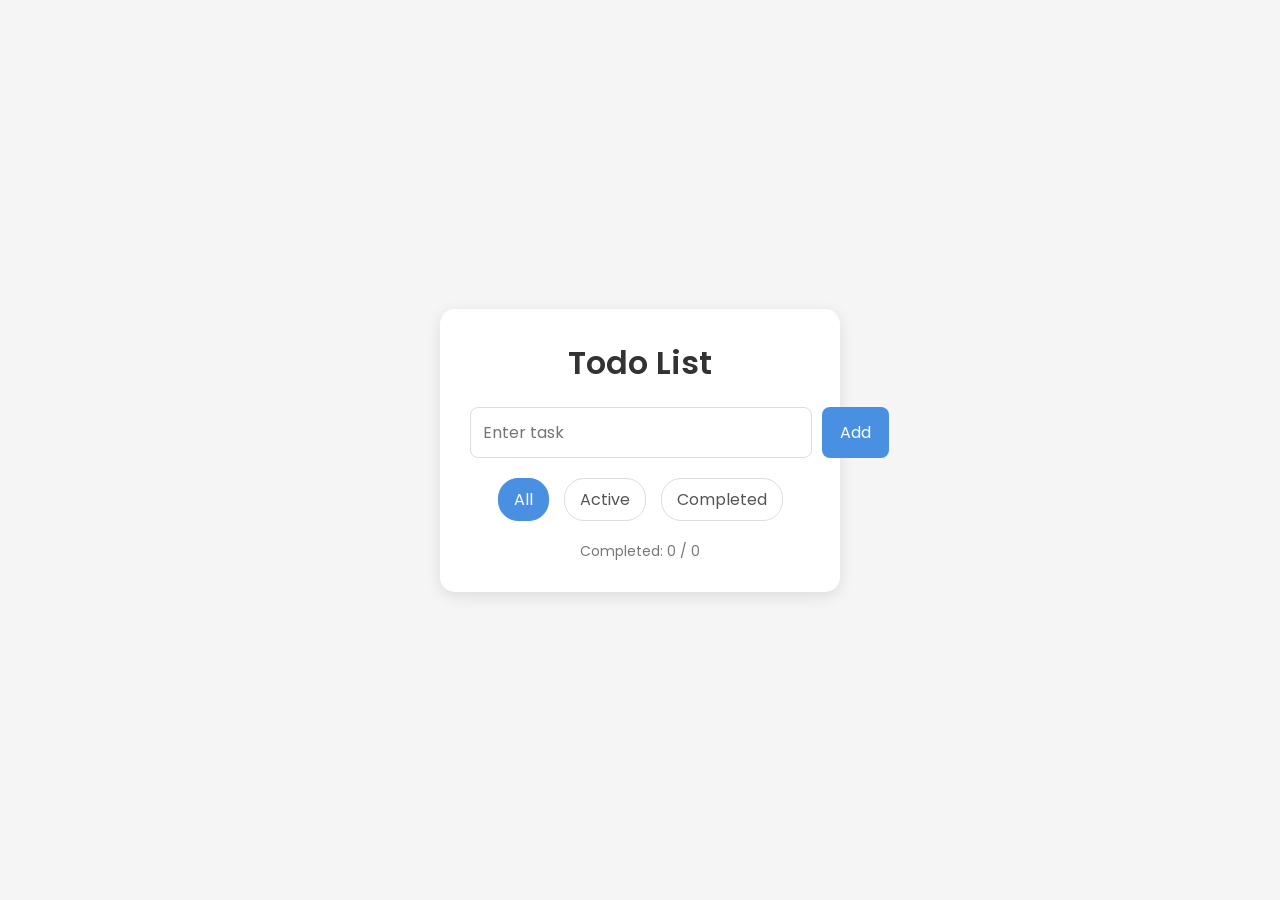
==== index.html @ 2a352523 "updates to the new repository" ====
<!DOCTYPE html>
<html lang="en">
<head>
    <meta charset="UTF-8">
    <title>Todo App - All</title>
    <link rel="stylesheet" href="css/style.css">
</head>
<body data-filter="all">

<div class="container">
    <h1>Todo List</h1>

    <div class="input-box">
        <input type="text" id="taskInput" placeholder="Enter task">
        <button onclick="addTask()">Add</button>
    </div>

    <nav>
        <a href="index.html" class="active">All</a>
        <a href="active.html">Active</a>
        <a href="completed.html">Completed</a>
    </nav>

    <ul id="taskList"></ul>

    <p id="counter"></p>
</div>

<script src="java/app.js"></script>
</body>
</html>
---- css/style.css ----
@import url('https://fonts.googleapis.com/css2?family=Poppins:wght@400;500;600&display=swap');

* {
    margin: 0;
    padding: 0;
    box-sizing: border-box;
    font-family: 'Poppins', sans-serif;
}

body {
    background: #f5f5f5;
    color: #333;
    display: flex;
    justify-content: center;
    align-items: center;
    min-height: 100vh;
    padding: 20px;
}

.container {
    width: 100%;
    max-width: 400px;
    background: #fff;
    padding: 30px;
    border-radius: 15px;
    box-shadow: 0 4px 15px rgba(0, 0, 0, 0.1);
}

h1 {
    text-align: center;
    color: #333;
    margin-bottom: 20px;
    font-weight: 600;
}

.input-box {
    display: flex;
    gap: 10px;
    margin-bottom: 20px;
}

input[type="text"] {
    flex: 1;
    padding: 12px;
    border-radius: 8px;
    border: 1px solid #ddd;
    font-size: 16px;
    transition: border-color 0.3s;
}

input[type="text"]:focus {
    outline: none;
    border-color: #4a90e2;
}

button {
    padding: 12px 18px;
    border: none;
    background: #4a90e2;
    color: white;
    border-radius: 8px;
    cursor: pointer;
    font-size: 16px;
    transition: background-color 0.3s;
}

button:hover {
    background: #357abd;
}

nav {
    display: flex;
    justify-content: center;
    gap: 15px;
    margin-bottom: 20px;
}

nav a {
    color: #555;
    text-decoration: none;
    padding: 8px 15px;
    border-radius: 20px;
    border: 1px solid #ddd;
    transition: all 0.3s;
}

nav a.active {
    background: #4a90e2;
    color: white;
    border-color: #4a90e2;
}

nav a:hover {
    background: #eee;
    border-color: #ccc;
}

nav a.active:hover {
    background: #357abd;
    border-color: #357abd;
}

ul {
    list-style: none;
    padding: 0;
}

li {
    background: #f9f9f9;
    padding: 12px;
    margin-bottom: 10px;
    border-radius: 8px;
    display: flex;
    align-items: center; /* Align items vertically in the middle */
    border: 1px solid #eee;
    transition: background-color 0.3s;
}

li:hover {
    background-color: #f0f0f0;
}

.tick-icon {
    width: 20px;
    height: 20px;
    border: 2px solid #ccc;
    border-radius: 50%;
    display: flex;
    justify-content: center;
    align-items: center;
    cursor: pointer;
    margin-right: 10px;
    transition: all 0.3s;
    color: transparent; /* Hide the checkmark by default */
    font-size: 14px;
    font-weight: bold;
}

li.completed .tick-icon {
    background-color: #28a745; /* Green background when completed */
    border-color: #28a745;
    color: white; /* Show the checkmark in white */
}

li.completed span:not(.tick-icon) { /* Apply line-through to task text, not the icon */
    text-decoration: line-through;
    color: #aaa;
}

li span:not(.tick-icon) { /* Adjust styles for the task text */
    flex-grow: 1;
    padding-right: 10px;
    cursor: default; /* Task text is no longer clickable for toggling */
}

li button {
    background: #e74c3c;
    border: none;
    color: white;
    border-radius: 5px;
    cursor: pointer;
    padding: 5px 10px;
    font-size: 12px;
    transition: background-color 0.3s;
}

li button:hover {
    background: #c0392b;
}

#counter {
    text-align: center;
    margin-top: 20px;
    font-size: 14px;
    color: #777;
}

@media (max-width: 480px) {
    .container {
        padding: 20px;
    }

    h1 {
        font-size: 24px;
    }

    input[type="text"], button {
        font-size: 14px;
        padding: 10px;
    }

    nav a {
        padding: 6px 12px;
        font-size: 14px;
    }
}
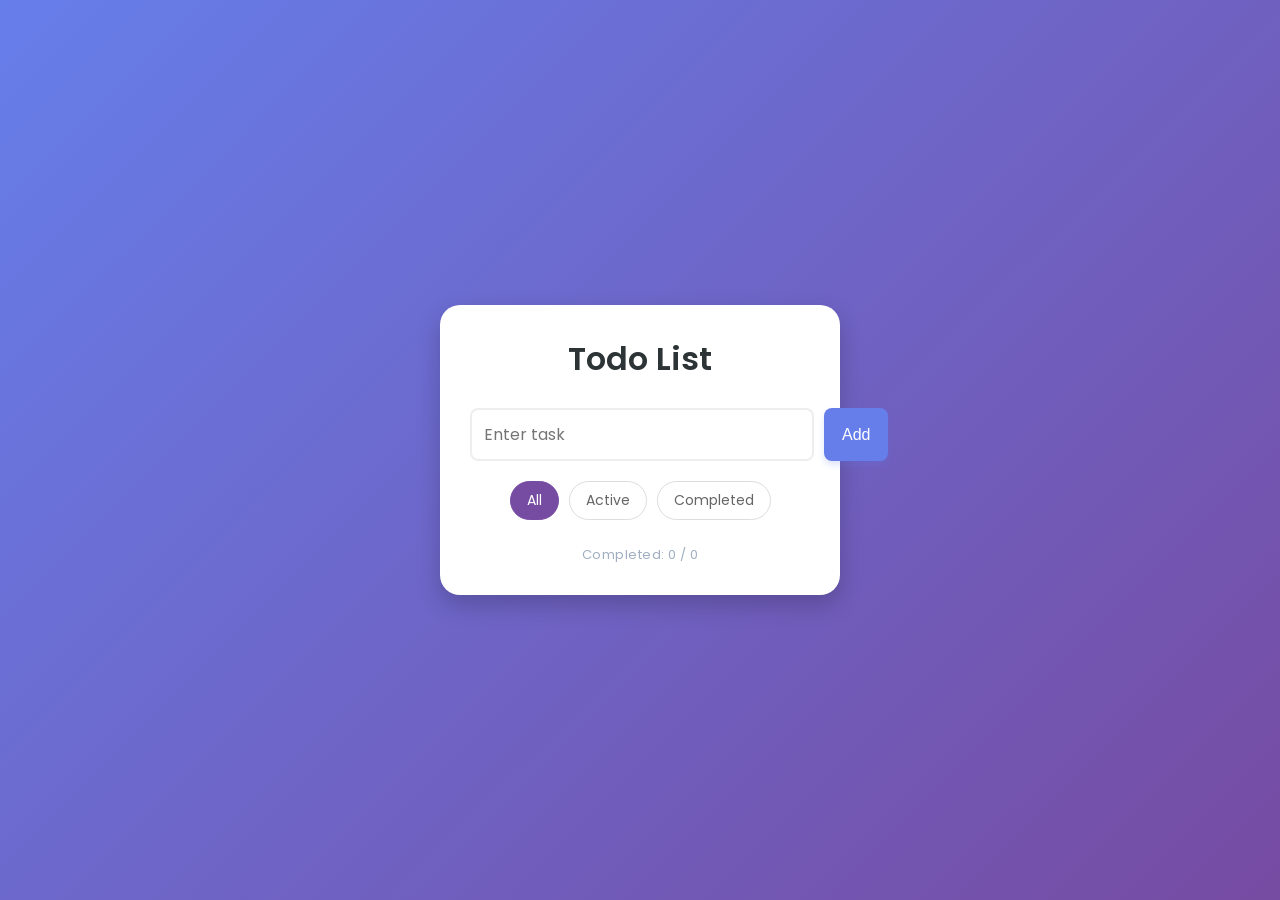
==== commit 69c57fdb: "Merge pull request #2 from Malshan-404/develop Full Dockerfile" ====
--- a/index.html
+++ b/index.html
@@ -2,7 +2,7 @@
 <html lang="en">
 <head>
     <meta charset="UTF-8">
-    <title>Todo App - All</title>
+    <title>Todo-Do List By Team - All</title>
     <link rel="stylesheet" href="css/style.css">
 </head>
 <body data-filter="all">
--- a/css/style.css
+++ b/css/style.css
@@ -8,7 +8,8 @@
 }
 
 body {
-    background: #f5f5f5;
+    /* Updated: Soft, modern gradient background */
+    background: linear-gradient(135deg, #667eea 0%, #764ba2 100%);
     color: #333;
     display: flex;
     justify-content: center;
@@ -22,14 +23,14 @@
     max-width: 400px;
     background: #fff;
     padding: 30px;
-    border-radius: 15px;
-    box-shadow: 0 4px 15px rgba(0, 0, 0, 0.1);
+    border-radius: 20px; /* Slightly rounder for a modern look */
+    box-shadow: 0 10px 25px rgba(0, 0, 0, 0.2);
 }
 
 h1 {
     text-align: center;
-    color: #333;
-    margin-bottom: 20px;
+    color: #2d3436;
+    margin-bottom: 25px;
     font-weight: 600;
 }
 
@@ -43,61 +44,63 @@
     flex: 1;
     padding: 12px;
     border-radius: 8px;
-    border: 1px solid #ddd;
+    border: 2px solid #eee; /* Slightly thicker border */
     font-size: 16px;
-    transition: border-color 0.3s;
+    transition: all 0.3s;
 }
 
 input[type="text"]:focus {
     outline: none;
-    border-color: #4a90e2;
+    border-color: #667eea; /* Matches the new theme */
 }
 
+/* Updated Button Theme: Indigo/Violet */
 button {
     padding: 12px 18px;
     border: none;
-    background: #4a90e2;
+    background: #667eea;
     color: white;
     border-radius: 8px;
     cursor: pointer;
     font-size: 16px;
-    transition: background-color 0.3s;
+    font-weight: 500;
+    transition: all 0.3s;
+    box-shadow: 0 4px 6px rgba(102, 126, 234, 0.2);
 }
 
 button:hover {
-    background: #357abd;
+    background: #5a6fd6;
+    transform: translateY(-1px);
+    box-shadow: 0 6px 12px rgba(102, 126, 234, 0.3);
 }
 
 nav {
     display: flex;
     justify-content: center;
-    gap: 15px;
-    margin-bottom: 20px;
+    gap: 10px;
+    margin-bottom: 25px;
 }
 
 nav a {
-    color: #555;
+    color: #666;
     text-decoration: none;
-    padding: 8px 15px;
+    padding: 8px 16px;
     border-radius: 20px;
     border: 1px solid #ddd;
+    font-size: 14px;
     transition: all 0.3s;
 }
 
+/* Updated: Active Nav Link */
 nav a.active {
-    background: #4a90e2;
+    background: #764ba2;
     color: white;
-    border-color: #4a90e2;
+    border-color: #764ba2;
 }
 
-nav a:hover {
-    background: #eee;
+nav a:hover:not(.active) {
+    background: #f0f0f0;
     border-color: #ccc;
-}
-
-nav a.active:hover {
-    background: #357abd;
-    border-color: #357abd;
 }
 
 ul {
@@ -106,91 +109,83 @@
 }
 
 li {
-    background: #f9f9f9;
+    background: #fdfdfd;
     padding: 12px;
-    margin-bottom: 10px;
-    border-radius: 8px;
+    margin-bottom: 12px;
+    border-radius: 10px;
     display: flex;
-    align-items: center; /* Align items vertically in the middle */
-    border: 1px solid #eee;
-    transition: background-color 0.3s;
+    align-items: center;
+    border: 1px solid #f0f0f0;
+    transition: all 0.3s;
 }
 
 li:hover {
-    background-color: #f0f0f0;
+    background-color: #f8f9ff;
+    border-color: #e0e6ff;
+    transform: scale(1.02);
 }
 
 .tick-icon {
-    width: 20px;
-    height: 20px;
-    border: 2px solid #ccc;
+    width: 22px;
+    height: 22px;
+    border: 2px solid #cbd5e0;
     border-radius: 50%;
     display: flex;
     justify-content: center;
     align-items: center;
     cursor: pointer;
-    margin-right: 10px;
+    margin-right: 12px;
     transition: all 0.3s;
-    color: transparent; /* Hide the checkmark by default */
-    font-size: 14px;
-    font-weight: bold;
+    color: transparent;
+    font-size: 12px;
 }
 
 li.completed .tick-icon {
-    background-color: #28a745; /* Green background when completed */
-    border-color: #28a745;
-    color: white; /* Show the checkmark in white */
+    background-color: #48bb78; /* Vibrant green */
+    border-color: #48bb78;
+    color: white;
 }
 
-li.completed span:not(.tick-icon) { /* Apply line-through to task text, not the icon */
+li.completed span:not(.tick-icon) {
     text-decoration: line-through;
-    color: #aaa;
+    color: #a0aec0;
 }
 
-li span:not(.tick-icon) { /* Adjust styles for the task text */
+li span:not(.tick-icon) {
     flex-grow: 1;
     padding-right: 10px;
-    cursor: default; /* Task text is no longer clickable for toggling */
+    color: #4a5568;
 }
 
+/* Delete Button Styles */
 li button {
-    background: #e74c3c;
-    border: none;
-    color: white;
-    border-radius: 5px;
-    cursor: pointer;
-    padding: 5px 10px;
+    background: #feb2b2;
+    color: #c53030;
+    border-radius: 6px;
+    padding: 6px 10px;
     font-size: 12px;
-    transition: background-color 0.3s;
+    font-weight: 600;
 }
 
 li button:hover {
-    background: #c0392b;
+    background: #fc8181;
+    color: white;
 }
 
 #counter {
     text-align: center;
-    margin-top: 20px;
-    font-size: 14px;
-    color: #777;
+    margin-top: 25px;
+    font-size: 13px;
+    color: #a0aec0;
+    letter-spacing: 0.5px;
 }
 
+/* Media Query remains for responsiveness */
 @media (max-width: 480px) {
     .container {
         padding: 20px;
     }
-
     h1 {
         font-size: 24px;
     }
-
-    input[type="text"], button {
-        font-size: 14px;
-        padding: 10px;
-    }
-
-    nav a {
-        padding: 6px 12px;
-        font-size: 14px;
-    }
 }
